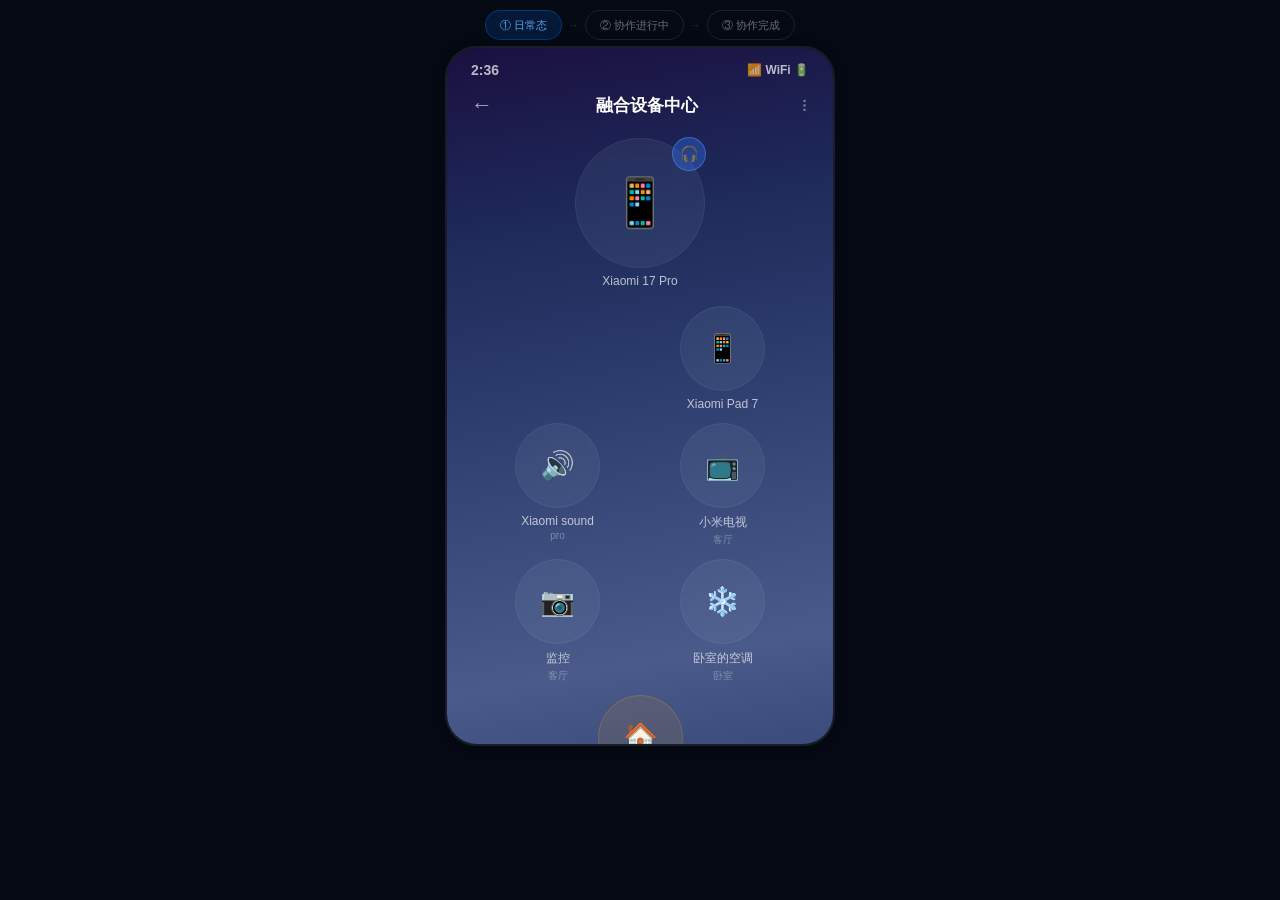
==== plan1-bubble-chat.html @ 5b20b7d0 "feat: plan1 collab bubble now appears in device grid, pushing other devices down" ====
<!DOCTYPE html>
<html lang="zh-CN">
<head>
<meta charset="UTF-8">
<meta name="viewport" content="width=device-width, initial-scale=1.0, maximum-scale=1.0, user-scalable=no">
<title>融合设备中心 · 协作球入口 Demo</title>
<style>
* { margin: 0; padding: 0; box-sizing: border-box; -webkit-tap-highlight-color: transparent; }

body {
  font-family: -apple-system, 'PingFang SC', 'Helvetica Neue', sans-serif;
  background: #050a15;
  color: #fff;
  height: 100vh;
  display: flex;
  flex-direction: column;
  align-items: center;
  overflow: hidden;
}

/* 顶部导航 */
.demo-nav {
  flex-shrink: 0;
  padding: 10px 0 6px;
  display: flex;
  justify-content: center;
  gap: 6px;
  z-index: 200;
}
.demo-nav button {
  padding: 6px 14px;
  border-radius: 20px;
  font-size: 11px;
  font-weight: 500;
  border: 1px solid rgba(255,255,255,0.1);
  background: transparent;
  color: rgba(255,255,255,0.4);
  cursor: pointer;
  transition: all 0.3s;
}
.demo-nav button.active {
  background: rgba(0,122,255,0.15);
  border-color: rgba(0,122,255,0.3);
  color: rgba(100,180,255,0.9);
}
.demo-nav span { color: rgba(255,255,255,0.15); font-size: 11px; line-height: 30px; }

/* 手机壳 */
.phone {
  width: 390px;
  height: 700px;
  border-radius: 32px;
  overflow: hidden;
  border: 2px solid rgba(255,255,255,0.08);
  box-shadow: 0 0 40px rgba(0,0,0,0.4);
  flex-shrink: 0;
  position: relative;
}

/* ========== 页面容器 ========== */
.page {
  position: absolute;
  inset: 0;
  transition: transform 0.45s cubic-bezier(0.32,0.72,0,1), opacity 0.45s;
}
.page.hidden-right { transform: translateX(100%); opacity: 0; pointer-events: none; }
.page.hidden-left  { transform: translateX(-30%); opacity: 0.5; pointer-events: none; }

/* ========== 设备中心页 ========== */
.dc-page {
  background: linear-gradient(170deg, #1a1040 0%, #1e2a5a 25%, #2a3a6a 45%, #3a4a7a 65%, #4a5a8a 85%, #3a4a7a 100%);
  overflow-y: auto;
  -webkit-overflow-scrolling: touch;
}

.status-bar {
  display: flex; justify-content: space-between; align-items: center;
  padding: 14px 24px 0; font-size: 14px; font-weight: 600;
  color: rgba(255,255,255,0.7);
}
.dc-header {
  display: flex; justify-content: space-between; align-items: center;
  padding: 14px 24px 8px;
}
.dc-header .back { font-size: 22px; color: rgba(255,255,255,0.6); }
.dc-header .title { font-size: 17px; font-weight: 600; }
.dc-header .more { font-size: 18px; color: rgba(255,255,255,0.4); }

/* 气泡区域 */
.bubble-area {
  position: relative;
  width: 100%;
  padding-bottom: 40px;
}

/* 设备气泡通用 */
.dev-bubble {
  display: flex;
  flex-direction: column;
  align-items: center;
  gap: 6px;
  cursor: pointer;
  transition: transform 0.2s;
}
.dev-bubble:active { transform: scale(0.95); }

.b-circle {
  border-radius: 50%;
  display: flex;
  align-items: center;
  justify-content: center;
  position: relative;
  background: rgba(180,200,230,0.08);
  border: 1px solid rgba(255,255,255,0.06);
  backdrop-filter: blur(8px);
  -webkit-backdrop-filter: blur(8px);
}
.b-name { font-size: 12px; color: rgba(255,255,255,0.7); text-align: center; white-space: nowrap; }
.b-sub  { font-size: 10px; color: rgba(255,255,255,0.35); margin-top: -4px; text-align: center; }

/* 主设备行 */
.row-main {
  display: flex;
  justify-content: center;
  align-items: flex-start;
  gap: 0;
  padding: 12px 0 8px;
  position: relative;
}
.row-main .b-circle { width: 130px; height: 130px; }
.row-main .emoji { font-size: 48px; }
.earbuds {
  position: absolute;
  top: -2px; right: -2px;
  width: 34px; height: 34px;
  border-radius: 50%;
  background: rgba(50,120,255,0.35);
  border: 1.5px solid rgba(100,160,255,0.4);
  display: flex; align-items: center; justify-content: center;
  font-size: 15px;
}

/* 设备网格 - 用于放协作球和设备球 */
.device-grid {
  display: flex;
  flex-wrap: wrap;
  justify-content: space-around;
  padding: 10px 28px;
  gap: 12px 0;
}
.device-grid .dev-bubble,
.device-grid .collab-bubble {
  width: calc(50% - 8px);
  display: flex;
  flex-direction: column;
  align-items: center;
}
.device-grid .b-circle { width: 85px; height: 85px; }
.device-grid .emoji { font-size: 28px; }

/* 场景圆 */
.scene-circle {
  background: rgba(255,180,0,0.1) !important;
  border-color: rgba(255,180,0,0.2) !important;
}

/* ========== 协作球 ========== */
.collab-bubble {
  display: flex;
  flex-direction: column;
  align-items: center;
  gap: 6px;
  cursor: pointer;
  transition: transform 0.2s, opacity 0.4s ease, max-height 0.5s cubic-bezier(0.34,1.56,0.64,1);
  opacity: 0;
  max-height: 0;
  overflow: visible;
  pointer-events: none;
}
.collab-bubble:active { transform: scale(0.95); }
.collab-bubble.show {
  opacity: 1;
  max-height: 140px;
  pointer-events: auto;
}

.collab-circle {
  width: 85px;
  height: 85px;
  border-radius: 50%;
  position: relative;
  display: flex;
  align-items: center;
  justify-content: center;
}

/* 协作球背景 */
.collab-bg {
  position: absolute;
  inset: 0;
  border-radius: 50%;
  background: linear-gradient(135deg, rgba(100,60,200,0.25), rgba(60,120,255,0.2));
  border: 1.5px solid rgba(130,100,255,0.3);
}

/* 呼吸光晕 */
.collab-glow {
  position: absolute;
  inset: -8px;
  border-radius: 50%;
  background: radial-gradient(circle, rgba(100,80,220,0.2) 0%, transparent 70%);
  animation: glow-pulse 3s ease-in-out infinite;
}
.collab-bubble.done .collab-glow {
  background: radial-gradient(circle, rgba(0,200,100,0.2) 0%, transparent 70%);
}
.collab-bubble.done .collab-bg {
  background: linear-gradient(135deg, rgba(0,200,100,0.2), rgba(0,180,80,0.15));
  border-color: rgba(0,230,118,0.35);
}
@keyframes glow-pulse {
  0%, 100% { transform: scale(1); opacity: 0.6; }
  50% { transform: scale(1.15); opacity: 1; }
}

/* 球内设备图标 */
.collab-devices {
  position: relative;
  z-index: 2;
  display: flex;
  flex-direction: column;
  align-items: center;
  gap: 2px;
}
.collab-devices-top { display: flex; justify-content: center; }
.collab-devices-bottom { display: flex; gap: 6px; }
.cd-icon {
  font-size: 18px;
  filter: drop-shadow(0 1px 3px rgba(0,0,0,0.3));
  animation: cd-float 3s ease-in-out infinite;
}
.cd-icon:nth-child(1) { animation-delay: 0s; }
.cd-icon:nth-child(2) { animation-delay: -1s; }
.collab-devices-top .cd-icon { animation-delay: -2s; }

@keyframes cd-float {
  0%, 100% { transform: translateY(0); }
  50% { transform: translateY(-3px); }
}

.collab-name {
  font-size: 11px;
  color: rgba(200,180,255,0.8);
  font-weight: 500;
  white-space: nowrap;
}
.collab-bubble.done .collab-name { color: rgba(180,255,210,0.8); }
</style>
</head>
<body>

<div class="demo-nav">
  <button class="active" onclick="showState('normal')">① 日常态</button>
  <span>→</span>
  <button onclick="showState('collab')">② 协作进行中</button>
  <span>→</span>
  <button onclick="showState('done')">③ 协作完成</button>
</div>

<div class="phone">
  <!-- ===== 设备中心页 ===== -->
  <div class="page dc-page" id="pageDC">
    <div class="status-bar"><span>2:36</span><span style="font-size:12px">📶 WiFi 🔋</span></div>
    <div class="dc-header">
      <span class="back">←</span>
      <span class="title">融合设备中心</span>
      <span class="more">⋮</span>
    </div>

    <div class="bubble-area">
      <!-- 第一行：主设备 -->
      <div class="row-main">
        <div class="dev-bubble">
          <div class="b-circle">
            <span class="earbuds">🎧</span>
            <span class="emoji" style="font-size:48px">📱</span>
          </div>
          <span class="b-name">Xiaomi 17 Pro</span>
        </div>
      </div>

      <!-- 设备网格：协作球 + 所有设备 -->
      <div class="device-grid">
        <!-- 协作球（隐藏态，出现时排第一个，其他设备往后移） -->
        <div class="collab-bubble" id="collabBubble" onclick="openChat()">
          <div class="collab-circle">
            <div class="collab-glow"></div>
            <div class="collab-bg"></div>
            <div class="collab-devices">
              <div class="collab-devices-top"><span class="cd-icon">💡</span></div>
              <div class="collab-devices-bottom"><span class="cd-icon">🔊</span><span class="cd-icon">📺</span></div>
            </div>
          </div>
          <span class="collab-name" id="collabName">聚会氛围</span>
        </div>

        <div class="dev-bubble">
          <div class="b-circle"><span class="emoji">📱</span></div>
          <span class="b-name">Xiaomi Pad 7</span>
        </div>
        <div class="dev-bubble">
          <div class="b-circle"><span class="emoji">🔊</span></div>
          <span class="b-name">Xiaomi sound</span>
          <span class="b-sub">pro</span>
        </div>
        <div class="dev-bubble">
          <div class="b-circle"><span class="emoji">📺</span></div>
          <span class="b-name">小米电视</span>
          <span class="b-sub">客厅</span>
        </div>
        <div class="dev-bubble">
          <div class="b-circle"><span class="emoji">📷</span></div>
          <span class="b-name">监控</span>
          <span class="b-sub">客厅</span>
        </div>
        <div class="dev-bubble">
          <div class="b-circle"><span class="emoji">❄️</span></div>
          <span class="b-name">卧室的空调</span>
          <span class="b-sub">卧室</span>
        </div>
        <div class="dev-bubble">
          <div class="b-circle scene-circle"><span class="emoji">🏠</span></div>
          <span class="b-name">回家</span>
        </div>
      </div>
    </div>
  </div>

  <!-- ===== 群聊页 ===== -->
  <div class="page chat-page hidden-right" id="pageChat">
    <div class="status-bar"><span>2:38</span><span style="font-size:12px">📶 WiFi 🔋</span></div>
    <div class="chat-header">
      <span class="chat-back" onclick="closeChat()">‹</span>
      <div class="chat-hinfo">
        <div class="chat-htitle">设备协作群聊</div>
        <div class="chat-hsub" id="chatSub">3 台设备协作中</div>
      </div>
      <div class="chat-avatars">
        <div class="chat-av">📱</div>
        <div class="chat-av">💡</div>
        <div class="chat-av">🔊</div>
        <div class="chat-av">📺</div>
      </div>
    </div>

    <div class="chat-msgs" id="chatMsgs">
      <div class="msg-time">今天 18:32</div>

      <div class="msg-r">
        <span class="sn">📱 手机 · 指挥</span>
        <div class="bl">老板想搞个聚会氛围，我来分配一下——<br>💡 客厅灯调暖光<br>🔊 音箱放点轻松的<br>📺 电视开个氛围屏保</div>
      </div>

      <div class="msg-l">
        <div class="msg-av av-d">💡</div>
        <div class="msg-c">
          <span class="sn">客厅吸顶灯 <span class="msg-tag">IoT</span></span>
          <div class="bl">收到，调暖光 60%</div>
        </div>
      </div>

      <div class="msg-l">
        <div class="msg-av av-w">🔊</div>
        <div class="msg-c">
          <span class="sn">小米音箱 <span class="msg-tag">Extension</span></span>
          <div class="bl">好的，找个爵士歌单 🎵</div>
        </div>
      </div>

      <div class="msg-l">
        <div class="msg-av av-w">📺</div>
        <div class="msg-c">
          <span class="sn">小米电视 <span class="msg-tag">Extension+</span></span>
          <div class="bl">收到，生成祝福卡片中</div>
        </div>
      </div>

      <div class="msg-l">
        <div class="msg-av av-d">💡</div>
        <div class="msg-c">
          <span class="sn">客厅吸顶灯</span>
          <div class="bl bl-d">暖光已调好 💡</div>
        </div>
      </div>

      <div class="msg-l">
        <div class="msg-av av-w">🔊</div>
        <div class="msg-c">
          <span class="sn">小米音箱</span>
          <div class="bl">找到了，「深夜爵士」歌单，要放吗？🎵</div>
        </div>
      </div>

      <div class="msg-r">
        <span class="sn">📱 手机</span>
        <div class="bl">放吧 👍</div>
      </div>

      <div class="msg-l msg-done-extra" style="display:none">
        <div class="msg-av av-d">🔊</div>
        <div class="msg-c">
          <span class="sn">小米音箱</span>
          <div class="bl bl-d">开始播放「深夜爵士」🎶</div>
        </div>
      </div>

      <div class="msg-l msg-done-extra" style="display:none">
        <div class="msg-av av-d">📺</div>
        <div class="msg-c">
          <span class="sn">小米电视</span>
          <div class="bl bl-d">氛围屏保已开 🎂</div>
        </div>
      </div>

      <div class="msg-r msg-done-extra" style="display:none">
        <span class="sn">📱 手机</span>
        <div class="bl">都搞定了 🎉 灯光暖了、音乐放着、电视也准备好了！</div>
      </div>

      <div class="msg-sys msg-done-extra" style="display:none">— 协作完成 · 3 台设备参与 —</div>
    </div>

    <div class="chat-footer">
      <span>🔒 群聊为只读，设备协作过程自动记录</span>
    </div>
  </div>
</div>

<style>
/* ========== 群聊页样式 ========== */
.chat-page {
  background: linear-gradient(180deg, #0c1829, #080e1e);
  display: flex;
  flex-direction: column;
}
.chat-header {
  display: flex; align-items: center; gap: 12px;
  padding: 0 20px 14px;
  border-bottom: 1px solid rgba(255,255,255,0.05);
}
.chat-back {
  font-size: 22px; color: rgba(255,255,255,0.6); cursor: pointer; padding: 4px;
}
.chat-hinfo { flex: 1; }
.chat-htitle { font-size: 16px; font-weight: 600; }
.chat-hsub { font-size: 11px; color: rgba(255,255,255,0.35); margin-top: 2px; }
.chat-avatars { display: flex; }
.chat-av {
  width: 24px; height: 24px; border-radius: 50%;
  background: rgba(255,255,255,0.08);
  border: 2px solid #0c1829;
  display: flex; align-items: center; justify-content: center;
  font-size: 12px; margin-left: -6px;
}
.chat-av:first-child { margin-left: 0; }
.chat-msgs {
  flex: 1; overflow-y: auto; padding: 16px 16px 20px;
  display: flex; flex-direction: column; gap: 14px;
  -webkit-overflow-scrolling: touch;
}
.msg-time { text-align: center; font-size: 10px; color: rgba(255,255,255,0.2); padding: 4px 0; }
.msg-r { display: flex; flex-direction: column; align-items: flex-end; gap: 4px; }
.msg-r .sn { font-size: 10px; color: rgba(0,150,255,0.6); font-weight: 500; margin-right: 4px; }
.msg-r .bl {
  background: linear-gradient(135deg, rgba(0,122,255,0.15), rgba(0,122,255,0.08));
  border: 1px solid rgba(0,122,255,0.2);
  border-radius: 16px 16px 4px 16px;
  padding: 10px 14px; font-size: 13px; line-height: 1.6;
  max-width: 280px; color: rgba(180,220,255,0.9);
}
.msg-l { display: flex; gap: 8px; align-items: flex-start; }
.msg-av {
  width: 32px; height: 32px; border-radius: 12px;
  display: flex; align-items: center; justify-content: center;
  font-size: 16px; flex-shrink: 0;
  border: 1px solid rgba(255,255,255,0.08);
}
.msg-av.av-d { background: rgba(0,230,118,0.08); border-color: rgba(0,230,118,0.2); }
.msg-av.av-w { background: rgba(255,215,64,0.08); border-color: rgba(255,215,64,0.15); }
.msg-c { display: flex; flex-direction: column; gap: 3px; }
.msg-c .sn {
  font-size: 10px; color: rgba(255,255,255,0.35); font-weight: 500;
  display: flex; align-items: center; gap: 6px;
}
.msg-tag { font-size: 9px; padding: 1px 6px; border-radius: 6px; background: rgba(255,255,255,0.06); color: rgba(255,255,255,0.3); }
.msg-c .bl {
  background: rgba(255,255,255,0.05);
  border: 1px solid rgba(255,255,255,0.07);
  border-radius: 16px 16px 16px 4px;
  padding: 10px 14px; font-size: 13px; line-height: 1.5;
  max-width: 260px; color: rgba(255,255,255,0.8);
}
.msg-c .bl.bl-d {
  background: rgba(0,230,118,0.06);
  border-color: rgba(0,230,118,0.12);
  color: rgba(200,255,220,0.9);
}
.msg-sys { text-align: center; font-size: 11px; color: rgba(255,255,255,0.25); padding: 2px 0; }
.chat-footer {
  padding: 14px 20px 28px; text-align: center;
  border-top: 1px solid rgba(255,255,255,0.05);
  background: rgba(8,14,30,0.95); flex-shrink: 0;
}
.chat-footer span { font-size: 12px; color: rgba(255,255,255,0.25); }
</style>

<script>
const pageDC = document.getElementById('pageDC');
const pageChat = document.getElementById('pageChat');
const collabBubble = document.getElementById('collabBubble');
const collabName = document.getElementById('collabName');
const chatSub = document.getElementById('chatSub');

let currentState = 'normal';

function showState(state) {
  currentState = state;
  closeChat();

  document.querySelectorAll('.demo-nav button').forEach((btn, i) => {
    btn.classList.toggle('active', ['normal','collab','done'][i] === state);
  });

  if (state === 'normal') {
    collabBubble.classList.remove('show', 'done');
    hideDoneMessages();
  }
  else if (state === 'collab') {
    collabBubble.classList.add('show');
    collabBubble.classList.remove('done');
    collabName.textContent = '聚会氛围';
    chatSub.textContent = '3 台设备协作中';
    hideDoneMessages();
  }
  else if (state === 'done') {
    collabBubble.classList.add('show', 'done');
    collabName.textContent = '聚会氛围 ✓';
    chatSub.textContent = '3 台设备 · 协作完成';
    showDoneMessages();
  }
}

function openChat() {
  pageDC.classList.add('hidden-left');
  pageChat.classList.remove('hidden-right');
}

function closeChat() {
  pageChat.classList.add('hidden-right');
  pageDC.classList.remove('hidden-left');
}

function hideDoneMessages() {
  document.querySelectorAll('.msg-done-extra').forEach(el => el.style.display = 'none');
}
function showDoneMessages() {
  document.querySelectorAll('.msg-done-extra').forEach(el => el.style.display = '');
}
</script>
</body>
</html>
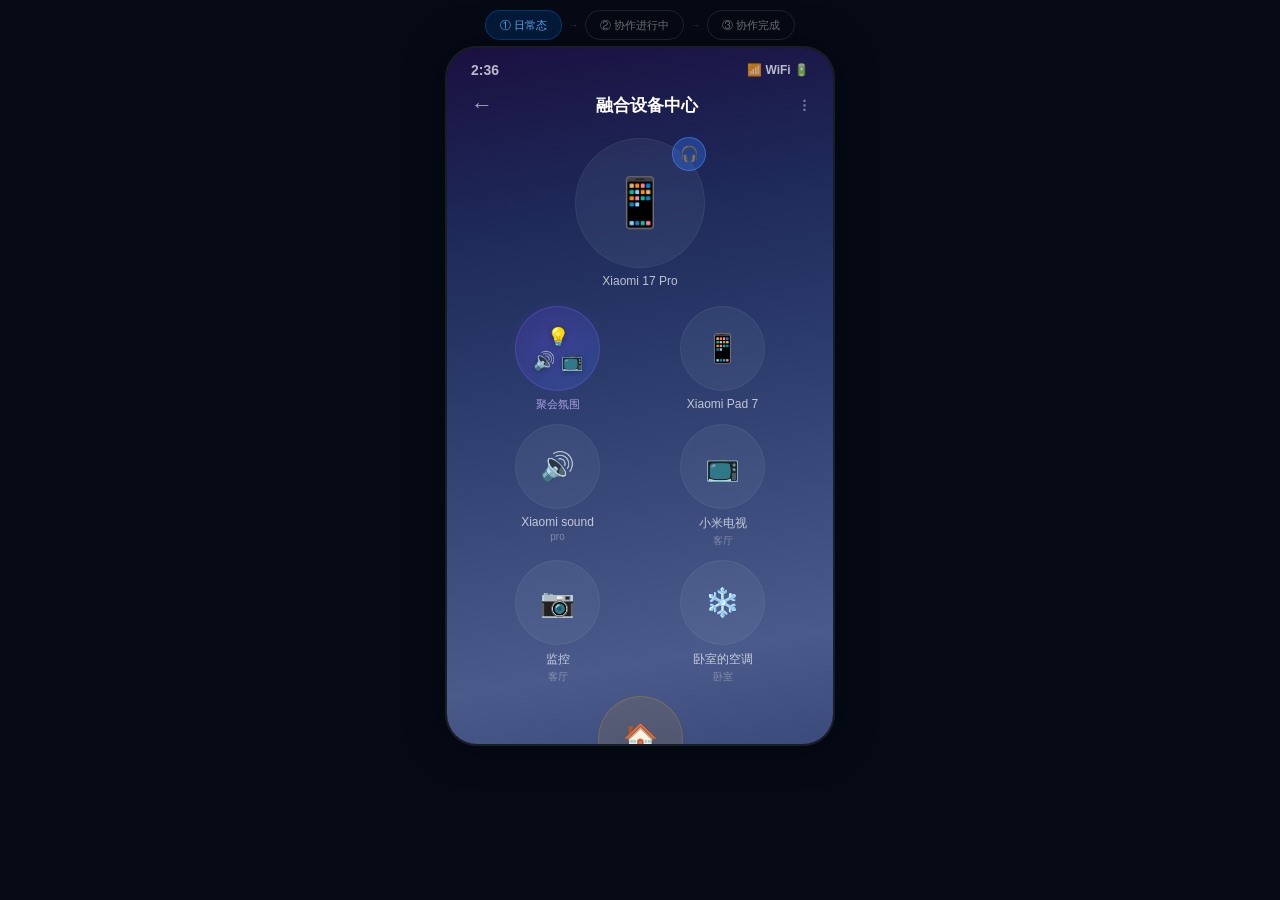
==== commit 17476646: "fix: collab bubble takes no space in normal state, devices align properly" ====
--- a/plan1-bubble-chat.html
+++ b/plan1-bubble-chat.html
@@ -166,22 +166,16 @@
 
 /* ========== 协作球 ========== */
 .collab-bubble {
-  display: flex;
+  display: none;
   flex-direction: column;
   align-items: center;
   gap: 6px;
   cursor: pointer;
-  transition: transform 0.2s, opacity 0.4s ease, max-height 0.5s cubic-bezier(0.34,1.56,0.64,1);
-  opacity: 0;
-  max-height: 0;
-  overflow: visible;
-  pointer-events: none;
+  transition: transform 0.2s;
 }
 .collab-bubble:active { transform: scale(0.95); }
 .collab-bubble.show {
-  opacity: 1;
-  max-height: 140px;
-  pointer-events: auto;
+  display: flex;
 }
 
 .collab-circle {
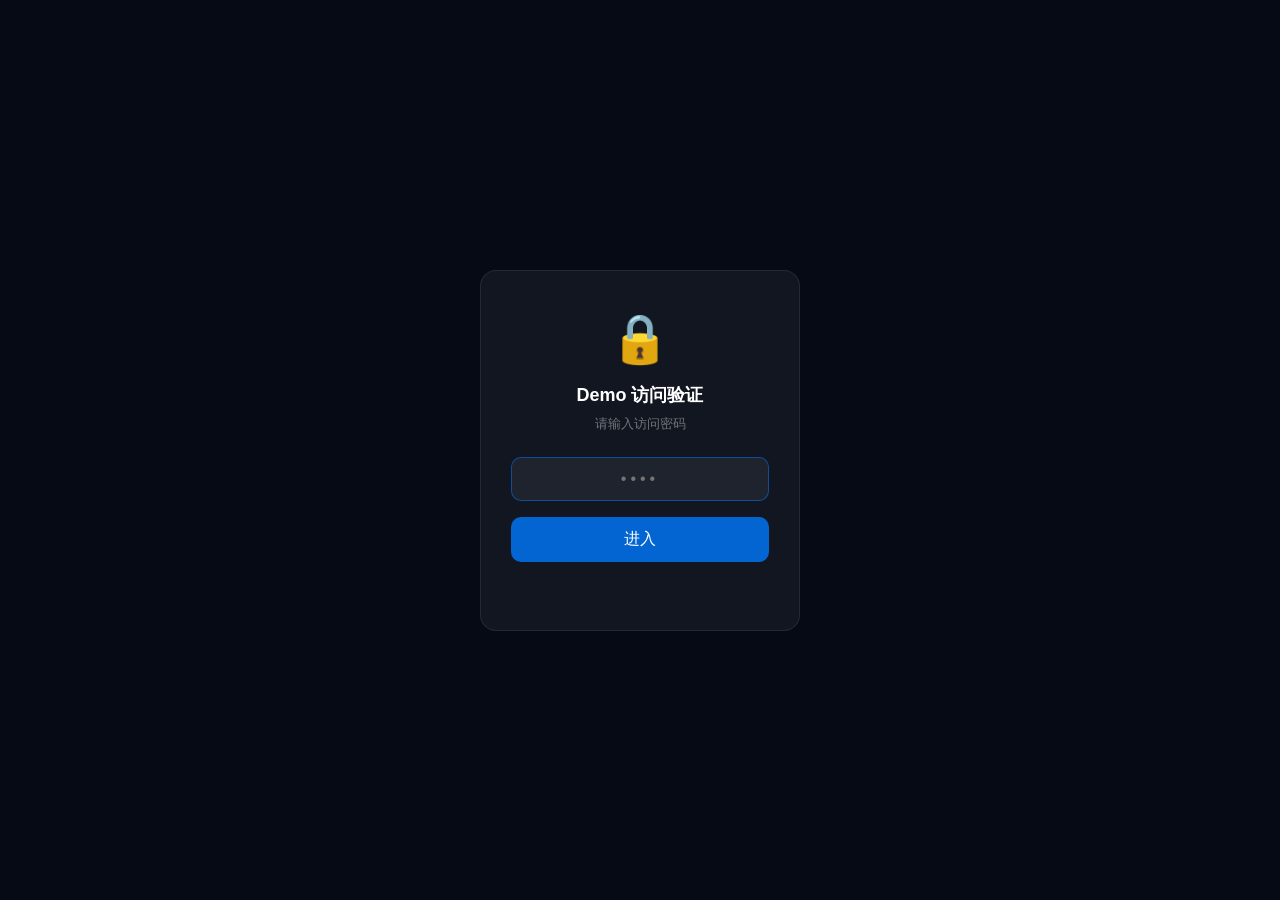
==== commit d34f7705: "fix: guard plan1/plan2 direct access, redirect to index if not unlocked" ====
--- a/plan1-bubble-chat.html
+++ b/plan1-bubble-chat.html
@@ -4,6 +4,7 @@
 <meta charset="UTF-8">
 <meta name="viewport" content="width=device-width, initial-scale=1.0, maximum-scale=1.0, user-scalable=no">
 <title>融合设备中心 · 协作球入口 Demo</title>
+<script>if(sessionStorage.getItem('demo_unlocked')!=='1'&&!window.frameElement)location.replace('index.html');</script>
 <style>
 * { margin: 0; padding: 0; box-sizing: border-box; -webkit-tap-highlight-color: transparent; }
 
